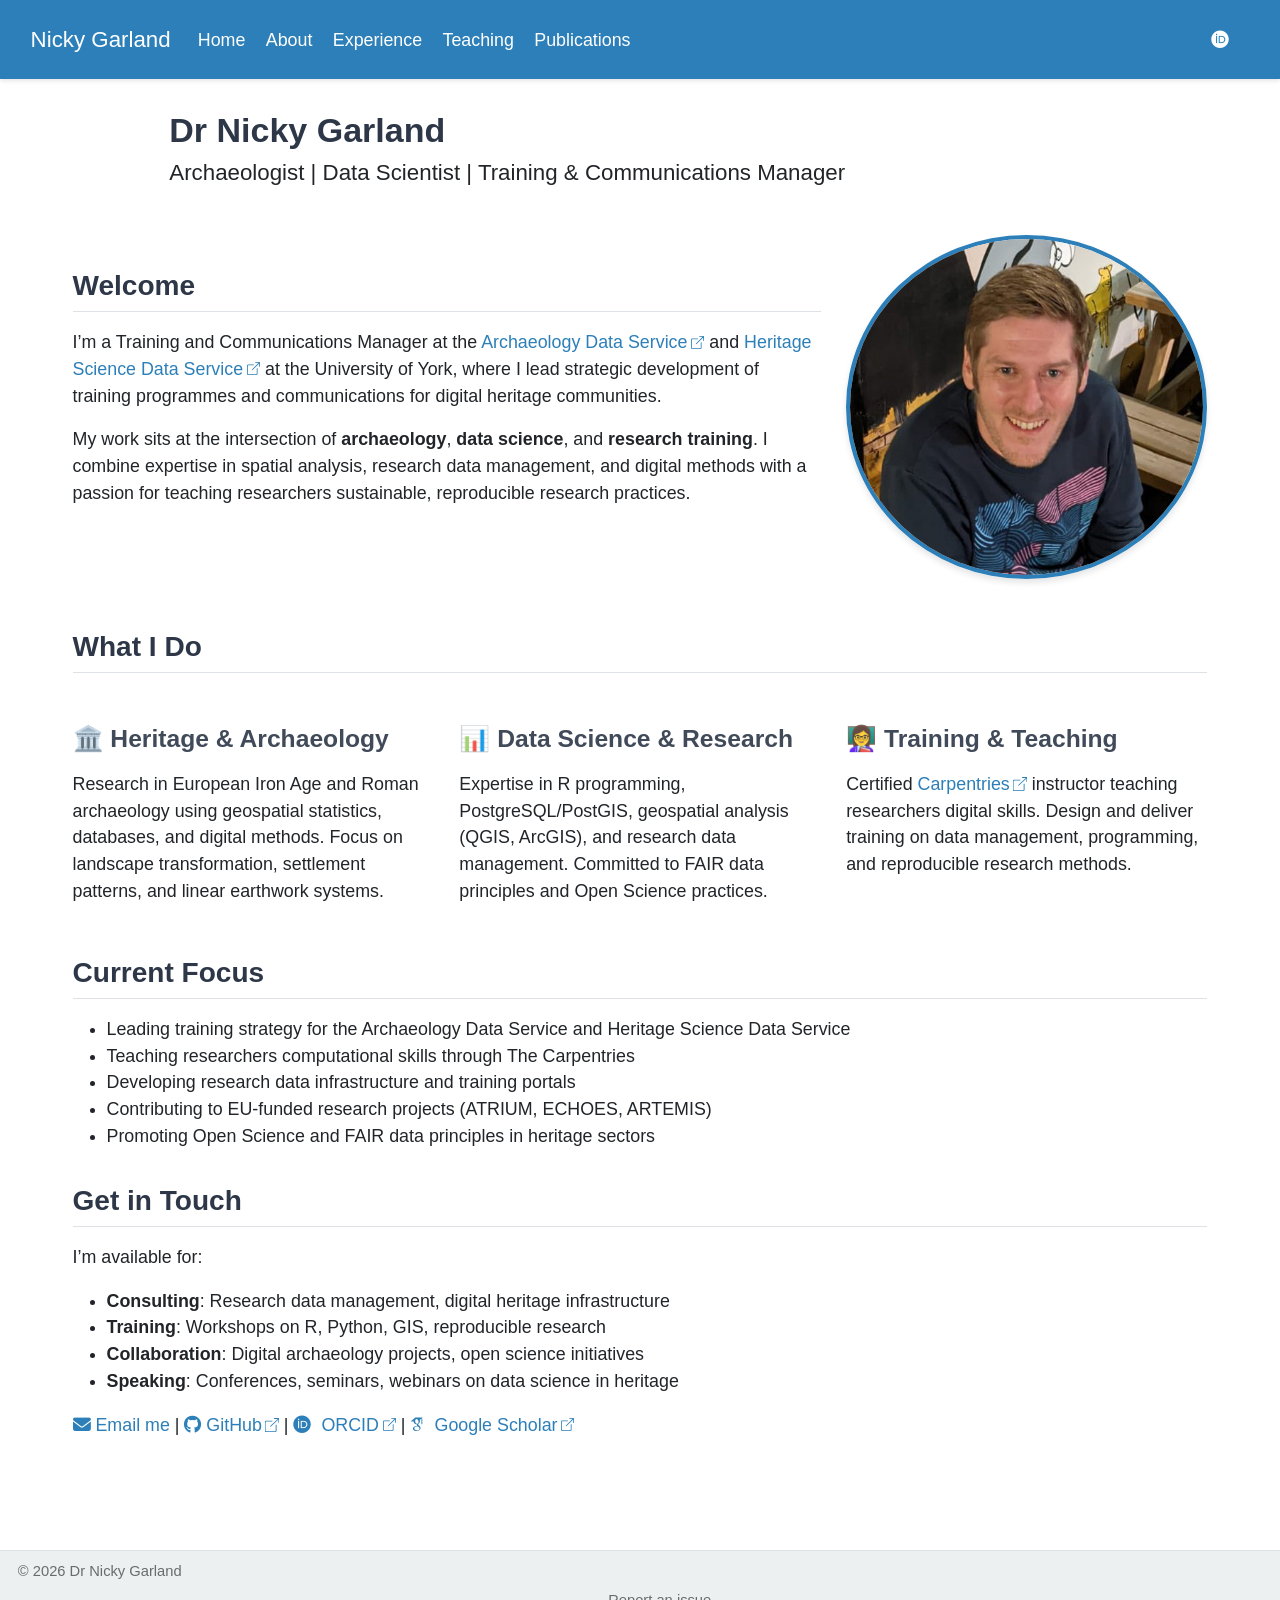
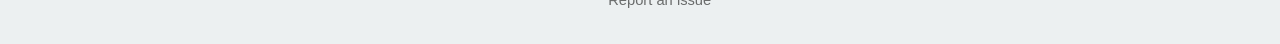
==== docs/index.html @ 9e8a2cd4 "Initial website setup" ====
<!DOCTYPE html>
<html xmlns="http://www.w3.org/1999/xhtml" lang="en" xml:lang="en"><head>

<meta charset="utf-8">
<meta name="generator" content="quarto-1.7.31">

<meta name="viewport" content="width=device-width, initial-scale=1.0, user-scalable=yes">


<title>Dr Nicky Garland – Nicky Garland</title>
<style>
code{white-space: pre-wrap;}
span.smallcaps{font-variant: small-caps;}
div.columns{display: flex; gap: min(4vw, 1.5em);}
div.column{flex: auto; overflow-x: auto;}
div.hanging-indent{margin-left: 1.5em; text-indent: -1.5em;}
ul.task-list{list-style: none;}
ul.task-list li input[type="checkbox"] {
  width: 0.8em;
  margin: 0 0.8em 0.2em -1em; /* quarto-specific, see https://github.com/quarto-dev/quarto-cli/issues/4556 */ 
  vertical-align: middle;
}
</style>


<script src="site_libs/quarto-nav/quarto-nav.js"></script>
<script src="site_libs/quarto-nav/headroom.min.js"></script>
<script src="site_libs/clipboard/clipboard.min.js"></script>
<script src="site_libs/quarto-search/autocomplete.umd.js"></script>
<script src="site_libs/quarto-search/fuse.min.js"></script>
<script src="site_libs/quarto-search/quarto-search.js"></script>
<meta name="quarto:offset" content="./">
<script src="site_libs/quarto-html/quarto.js" type="module"></script>
<script src="site_libs/quarto-html/tabsets/tabsets.js" type="module"></script>
<script src="site_libs/quarto-html/popper.min.js"></script>
<script src="site_libs/quarto-html/tippy.umd.min.js"></script>
<script src="site_libs/quarto-html/anchor.min.js"></script>
<link href="site_libs/quarto-html/tippy.css" rel="stylesheet">
<link href="site_libs/quarto-html/quarto-syntax-highlighting-e1a5c8363afafaef2c763b6775fbf3ca.css" rel="stylesheet" id="quarto-text-highlighting-styles">
<script src="site_libs/bootstrap/bootstrap.min.js"></script>
<link href="site_libs/bootstrap/bootstrap-icons.css" rel="stylesheet">
<link href="site_libs/bootstrap/bootstrap-eb2ae6ccbb9cfe80b5444b3b9205e889.min.css" rel="stylesheet" append-hash="true" id="quarto-bootstrap" data-mode="light">
<link href="site_libs/quarto-contrib/fontawesome6-6.7.2/all.min.css" rel="stylesheet">
<link href="site_libs/quarto-contrib/fontawesome6-6.7.2/latex-fontsize.css" rel="stylesheet">
<link href="site_libs/quarto-contrib/academicons-1.9.4/all.css" rel="stylesheet">
<link href="site_libs/quarto-contrib/academicons-1.9.4/size.css" rel="stylesheet">
<script id="quarto-search-options" type="application/json">{
  "location": "navbar",
  "copy-button": false,
  "collapse-after": 3,
  "panel-placement": "end",
  "type": "overlay",
  "limit": 50,
  "keyboard-shortcut": [
    "f",
    "/",
    "s"
  ],
  "show-item-context": false,
  "language": {
    "search-no-results-text": "No results",
    "search-matching-documents-text": "matching documents",
    "search-copy-link-title": "Copy link to search",
    "search-hide-matches-text": "Hide additional matches",
    "search-more-match-text": "more match in this document",
    "search-more-matches-text": "more matches in this document",
    "search-clear-button-title": "Clear",
    "search-text-placeholder": "",
    "search-detached-cancel-button-title": "Cancel",
    "search-submit-button-title": "Submit",
    "search-label": "Search"
  }
}</script>


<link rel="stylesheet" href="styles.css">
</head>

<body class="nav-fixed quarto-light">

<div id="quarto-search-results"></div>
  <header id="quarto-header" class="headroom fixed-top">
    <nav class="navbar navbar-expand-lg " data-bs-theme="dark">
      <div class="navbar-container container-fluid">
      <div class="navbar-brand-container mx-auto">
    <a class="navbar-brand" href="./index.html">
    <span class="navbar-title">Nicky Garland</span>
    </a>
  </div>
            <div id="quarto-search" class="" title="Search"></div>
          <button class="navbar-toggler" type="button" data-bs-toggle="collapse" data-bs-target="#navbarCollapse" aria-controls="navbarCollapse" role="menu" aria-expanded="false" aria-label="Toggle navigation" onclick="if (window.quartoToggleHeadroom) { window.quartoToggleHeadroom(); }">
  <span class="navbar-toggler-icon"></span>
</button>
          <div class="collapse navbar-collapse" id="navbarCollapse">
            <ul class="navbar-nav navbar-nav-scroll me-auto">
  <li class="nav-item">
    <a class="nav-link active" href="./index.html" aria-current="page"> 
<span class="menu-text">Home</span></a>
  </li>  
  <li class="nav-item">
    <a class="nav-link" href="./about.html"> 
<span class="menu-text">About</span></a>
  </li>  
  <li class="nav-item">
    <a class="nav-link" href="./experience.html"> 
<span class="menu-text">Experience</span></a>
  </li>  
  <li class="nav-item">
    <a class="nav-link" href="./teaching.html"> 
<span class="menu-text">Teaching</span></a>
  </li>  
  <li class="nav-item">
    <a class="nav-link" href="./publications.html"> 
<span class="menu-text">Publications</span></a>
  </li>  
</ul>
            <ul class="navbar-nav navbar-nav-scroll ms-auto">
  <li class="nav-item compact">
    <a class="nav-link" href="https://github.com/nickyjgarland"> <i class="bi bi-github" role="img" aria-label="GitHub">
</i> 
<span class="menu-text"></span></a>
  </li>  
  <li class="nav-item compact">
    <a class="nav-link" href="mailto:nickyjgarland@gmail.com"> <i class="bi bi-envelope" role="img" aria-label="Email">
</i> 
<span class="menu-text"></span></a>
  </li>  
  <li class="nav-item">
    <a class="nav-link" href="https://orcid.org/0000-0002-6789-0779"> 
<span class="menu-text"><i class="ai  ai-orcid" aria-label="orcid"></i></span></a>
  </li>  
</ul>
          </div> <!-- /navcollapse -->
            <div class="quarto-navbar-tools">
</div>
      </div> <!-- /container-fluid -->
    </nav>
</header>
<!-- content -->
<div id="quarto-content" class="quarto-container page-columns page-rows-contents page-layout-full page-navbar">
<!-- sidebar -->
<!-- margin-sidebar -->
    <div id="quarto-margin-sidebar" class="sidebar margin-sidebar zindex-bottom">
        
    </div>
<!-- main -->
<main class="content page-columns page-full column-body" id="quarto-document-content">

<header id="title-block-header" class="quarto-title-block default">
<div class="quarto-title">
<h1 class="title">Dr Nicky Garland</h1>
<p class="subtitle lead">Archaeologist | Data Scientist | Training &amp; Communications Manager</p>
</div>



<div class="quarto-title-meta column-body">

    
  
    
  </div>
  


</header>


<div class="column-page">
<div class="grid">
<section id="welcome" class="level2 g-col-12 g-col-md-8">
<h2 class="anchored" data-anchor-id="welcome">Welcome</h2>
<p>I’m a Training and Communications Manager at the <a href="https://archaeologydataservice.ac.uk/">Archaeology Data Service</a> and <a href="https://heritagesciencedataservice.ac.uk/">Heritage Science Data Service</a> at the University of York, where I lead strategic development of training programmes and communications for digital heritage communities.</p>
<p>My work sits at the intersection of <strong>archaeology</strong>, <strong>data science</strong>, and <strong>research training</strong>. I combine expertise in spatial analysis, research data management, and digital methods with a passion for teaching researchers sustainable, reproducible research practices.</p>
</section>
<div class="g-col-12 g-col-md-4">
<p><img src="images/profile.jpg" class="profile-img img-fluid" style="width:100.0%"></p>
</div>
</div>
<section id="what-i-do" class="level2">
<h2 class="anchored" data-anchor-id="what-i-do">What I Do</h2>
<div class="grid">
<section id="heritage-archaeology" class="level3 g-col-12 g-col-md-4">
<h3 class="anchored" data-anchor-id="heritage-archaeology">🏛️ Heritage &amp; Archaeology</h3>
<p>Research in European Iron Age and Roman archaeology using geospatial statistics, databases, and digital methods. Focus on landscape transformation, settlement patterns, and linear earthwork systems.</p>
</section>
<section id="data-science-research" class="level3 g-col-12 g-col-md-4">
<h3 class="anchored" data-anchor-id="data-science-research">📊 Data Science &amp; Research</h3>
<p>Expertise in R programming, PostgreSQL/PostGIS, geospatial analysis (QGIS, ArcGIS), and research data management. Committed to FAIR data principles and Open Science practices.</p>
</section>
<section id="training-teaching" class="level3 g-col-12 g-col-md-4">
<h3 class="anchored" data-anchor-id="training-teaching">👩‍🏫 Training &amp; Teaching</h3>
<p>Certified <a href="https://carpentries.org/">Carpentries</a> instructor teaching researchers digital skills. Design and deliver training on data management, programming, and reproducible research methods.</p>
</section>
</div>
</section>
<section id="current-focus" class="level2">
<h2 class="anchored" data-anchor-id="current-focus">Current Focus</h2>
<ul>
<li>Leading training strategy for the Archaeology Data Service and Heritage Science Data Service</li>
<li>Teaching researchers computational skills through The Carpentries</li>
<li>Developing research data infrastructure and training portals</li>
<li>Contributing to EU-funded research projects (ATRIUM, ECHOES, ARTEMIS)</li>
<li>Promoting Open Science and FAIR data principles in heritage sectors</li>
</ul>
</section>
<section id="get-in-touch" class="level2">
<h2 class="anchored" data-anchor-id="get-in-touch">Get in Touch</h2>
<p>I’m available for:</p>
<ul>
<li><strong>Consulting</strong>: Research data management, digital heritage infrastructure</li>
<li><strong>Training</strong>: Workshops on R, Python, GIS, reproducible research</li>
<li><strong>Collaboration</strong>: Digital archaeology projects, open science initiatives</li>
<li><strong>Speaking</strong>: Conferences, seminars, webinars on data science in heritage</li>
</ul>
<p><a href="mailto:nickyjgarland@gmail.com"><i class="fa-solid fa-envelope" aria-label="envelope"></i> Email me</a> | <a href="https://github.com/nickyjgarland"><i class="fa-brands fa-github" aria-label="github"></i> GitHub</a> | <a href="https://orcid.org/0000-0002-6789-0779"><i class="ai  ai-orcid" aria-label="orcid"></i> ORCID</a> | <a href="https://scholar.google.co.uk/citations?user=jreSyccAAAAJ&amp;hl=en"><i class="ai  ai-google-scholar" aria-label="google-scholar"></i> Google Scholar</a></p>
</section>
</div>



</main> <!-- /main -->
<script id="quarto-html-after-body" type="application/javascript">
  window.document.addEventListener("DOMContentLoaded", function (event) {
    const icon = "";
    const anchorJS = new window.AnchorJS();
    anchorJS.options = {
      placement: 'right',
      icon: icon
    };
    anchorJS.add('.anchored');
    const isCodeAnnotation = (el) => {
      for (const clz of el.classList) {
        if (clz.startsWith('code-annotation-')) {                     
          return true;
        }
      }
      return false;
    }
    const onCopySuccess = function(e) {
      // button target
      const button = e.trigger;
      // don't keep focus
      button.blur();
      // flash "checked"
      button.classList.add('code-copy-button-checked');
      var currentTitle = button.getAttribute("title");
      button.setAttribute("title", "Copied!");
      let tooltip;
      if (window.bootstrap) {
        button.setAttribute("data-bs-toggle", "tooltip");
        button.setAttribute("data-bs-placement", "left");
        button.setAttribute("data-bs-title", "Copied!");
        tooltip = new bootstrap.Tooltip(button, 
          { trigger: "manual", 
            customClass: "code-copy-button-tooltip",
            offset: [0, -8]});
        tooltip.show();    
      }
      setTimeout(function() {
        if (tooltip) {
          tooltip.hide();
          button.removeAttribute("data-bs-title");
          button.removeAttribute("data-bs-toggle");
          button.removeAttribute("data-bs-placement");
        }
        button.setAttribute("title", currentTitle);
        button.classList.remove('code-copy-button-checked');
      }, 1000);
      // clear code selection
      e.clearSelection();
    }
    const getTextToCopy = function(trigger) {
        const codeEl = trigger.previousElementSibling.cloneNode(true);
        for (const childEl of codeEl.children) {
          if (isCodeAnnotation(childEl)) {
            childEl.remove();
          }
        }
        return codeEl.innerText;
    }
    const clipboard = new window.ClipboardJS('.code-copy-button:not([data-in-quarto-modal])', {
      text: getTextToCopy
    });
    clipboard.on('success', onCopySuccess);
    if (window.document.getElementById('quarto-embedded-source-code-modal')) {
      const clipboardModal = new window.ClipboardJS('.code-copy-button[data-in-quarto-modal]', {
        text: getTextToCopy,
        container: window.document.getElementById('quarto-embedded-source-code-modal')
      });
      clipboardModal.on('success', onCopySuccess);
    }
      var localhostRegex = new RegExp(/^(?:http|https):\/\/localhost\:?[0-9]*\//);
      var mailtoRegex = new RegExp(/^mailto:/);
        var filterRegex = new RegExp("https:\/\/nickyjgarland\.github\.io\/website");
      var isInternal = (href) => {
          return filterRegex.test(href) || localhostRegex.test(href) || mailtoRegex.test(href);
      }
      // Inspect non-navigation links and adorn them if external
     var links = window.document.querySelectorAll('a[href]:not(.nav-link):not(.navbar-brand):not(.toc-action):not(.sidebar-link):not(.sidebar-item-toggle):not(.pagination-link):not(.no-external):not([aria-hidden]):not(.dropdown-item):not(.quarto-navigation-tool):not(.about-link)');
      for (var i=0; i<links.length; i++) {
        const link = links[i];
        if (!isInternal(link.href)) {
          // undo the damage that might have been done by quarto-nav.js in the case of
          // links that we want to consider external
          if (link.dataset.originalHref !== undefined) {
            link.href = link.dataset.originalHref;
          }
            // target, if specified
            link.setAttribute("target", "_blank");
            if (link.getAttribute("rel") === null) {
              link.setAttribute("rel", "noopener");
            }
            // default icon
            link.classList.add("external");
        }
      }
    function tippyHover(el, contentFn, onTriggerFn, onUntriggerFn) {
      const config = {
        allowHTML: true,
        maxWidth: 500,
        delay: 100,
        arrow: false,
        appendTo: function(el) {
            return el.parentElement;
        },
        interactive: true,
        interactiveBorder: 10,
        theme: 'quarto',
        placement: 'bottom-start',
      };
      if (contentFn) {
        config.content = contentFn;
      }
      if (onTriggerFn) {
        config.onTrigger = onTriggerFn;
      }
      if (onUntriggerFn) {
        config.onUntrigger = onUntriggerFn;
      }
      window.tippy(el, config); 
    }
    const noterefs = window.document.querySelectorAll('a[role="doc-noteref"]');
    for (var i=0; i<noterefs.length; i++) {
      const ref = noterefs[i];
      tippyHover(ref, function() {
        // use id or data attribute instead here
        let href = ref.getAttribute('data-footnote-href') || ref.getAttribute('href');
        try { href = new URL(href).hash; } catch {}
        const id = href.replace(/^#\/?/, "");
        const note = window.document.getElementById(id);
        if (note) {
          return note.innerHTML;
        } else {
          return "";
        }
      });
    }
    const xrefs = window.document.querySelectorAll('a.quarto-xref');
    const processXRef = (id, note) => {
      // Strip column container classes
      const stripColumnClz = (el) => {
        el.classList.remove("page-full", "page-columns");
        if (el.children) {
          for (const child of el.children) {
            stripColumnClz(child);
          }
        }
      }
      stripColumnClz(note)
      if (id === null || id.startsWith('sec-')) {
        // Special case sections, only their first couple elements
        const container = document.createElement("div");
        if (note.children && note.children.length > 2) {
          container.appendChild(note.children[0].cloneNode(true));
          for (let i = 1; i < note.children.length; i++) {
            const child = note.children[i];
            if (child.tagName === "P" && child.innerText === "") {
              continue;
            } else {
              container.appendChild(child.cloneNode(true));
              break;
            }
          }
          if (window.Quarto?.typesetMath) {
            window.Quarto.typesetMath(container);
          }
          return container.innerHTML
        } else {
          if (window.Quarto?.typesetMath) {
            window.Quarto.typesetMath(note);
          }
          return note.innerHTML;
        }
      } else {
        // Remove any anchor links if they are present
        const anchorLink = note.querySelector('a.anchorjs-link');
        if (anchorLink) {
          anchorLink.remove();
        }
        if (window.Quarto?.typesetMath) {
          window.Quarto.typesetMath(note);
        }
        if (note.classList.contains("callout")) {
          return note.outerHTML;
        } else {
          return note.innerHTML;
        }
      }
    }
    for (var i=0; i<xrefs.length; i++) {
      const xref = xrefs[i];
      tippyHover(xref, undefined, function(instance) {
        instance.disable();
        let url = xref.getAttribute('href');
        let hash = undefined; 
        if (url.startsWith('#')) {
          hash = url;
        } else {
          try { hash = new URL(url).hash; } catch {}
        }
        if (hash) {
          const id = hash.replace(/^#\/?/, "");
          const note = window.document.getElementById(id);
          if (note !== null) {
            try {
              const html = processXRef(id, note.cloneNode(true));
              instance.setContent(html);
            } finally {
              instance.enable();
              instance.show();
            }
          } else {
            // See if we can fetch this
            fetch(url.split('#')[0])
            .then(res => res.text())
            .then(html => {
              const parser = new DOMParser();
              const htmlDoc = parser.parseFromString(html, "text/html");
              const note = htmlDoc.getElementById(id);
              if (note !== null) {
                const html = processXRef(id, note);
                instance.setContent(html);
              } 
            }).finally(() => {
              instance.enable();
              instance.show();
            });
          }
        } else {
          // See if we can fetch a full url (with no hash to target)
          // This is a special case and we should probably do some content thinning / targeting
          fetch(url)
          .then(res => res.text())
          .then(html => {
            const parser = new DOMParser();
            const htmlDoc = parser.parseFromString(html, "text/html");
            const note = htmlDoc.querySelector('main.content');
            if (note !== null) {
              // This should only happen for chapter cross references
              // (since there is no id in the URL)
              // remove the first header
              if (note.children.length > 0 && note.children[0].tagName === "HEADER") {
                note.children[0].remove();
              }
              const html = processXRef(null, note);
              instance.setContent(html);
            } 
          }).finally(() => {
            instance.enable();
            instance.show();
          });
        }
      }, function(instance) {
      });
    }
        let selectedAnnoteEl;
        const selectorForAnnotation = ( cell, annotation) => {
          let cellAttr = 'data-code-cell="' + cell + '"';
          let lineAttr = 'data-code-annotation="' +  annotation + '"';
          const selector = 'span[' + cellAttr + '][' + lineAttr + ']';
          return selector;
        }
        const selectCodeLines = (annoteEl) => {
          const doc = window.document;
          const targetCell = annoteEl.getAttribute("data-target-cell");
          const targetAnnotation = annoteEl.getAttribute("data-target-annotation");
          const annoteSpan = window.document.querySelector(selectorForAnnotation(targetCell, targetAnnotation));
          const lines = annoteSpan.getAttribute("data-code-lines").split(",");
          const lineIds = lines.map((line) => {
            return targetCell + "-" + line;
          })
          let top = null;
          let height = null;
          let parent = null;
          if (lineIds.length > 0) {
              //compute the position of the single el (top and bottom and make a div)
              const el = window.document.getElementById(lineIds[0]);
              top = el.offsetTop;
              height = el.offsetHeight;
              parent = el.parentElement.parentElement;
            if (lineIds.length > 1) {
              const lastEl = window.document.getElementById(lineIds[lineIds.length - 1]);
              const bottom = lastEl.offsetTop + lastEl.offsetHeight;
              height = bottom - top;
            }
            if (top !== null && height !== null && parent !== null) {
              // cook up a div (if necessary) and position it 
              let div = window.document.getElementById("code-annotation-line-highlight");
              if (div === null) {
                div = window.document.createElement("div");
                div.setAttribute("id", "code-annotation-line-highlight");
                div.style.position = 'absolute';
                parent.appendChild(div);
              }
              div.style.top = top - 2 + "px";
              div.style.height = height + 4 + "px";
              div.style.left = 0;
              let gutterDiv = window.document.getElementById("code-annotation-line-highlight-gutter");
              if (gutterDiv === null) {
                gutterDiv = window.document.createElement("div");
                gutterDiv.setAttribute("id", "code-annotation-line-highlight-gutter");
                gutterDiv.style.position = 'absolute';
                const codeCell = window.document.getElementById(targetCell);
                const gutter = codeCell.querySelector('.code-annotation-gutter');
                gutter.appendChild(gutterDiv);
              }
              gutterDiv.style.top = top - 2 + "px";
              gutterDiv.style.height = height + 4 + "px";
            }
            selectedAnnoteEl = annoteEl;
          }
        };
        const unselectCodeLines = () => {
          const elementsIds = ["code-annotation-line-highlight", "code-annotation-line-highlight-gutter"];
          elementsIds.forEach((elId) => {
            const div = window.document.getElementById(elId);
            if (div) {
              div.remove();
            }
          });
          selectedAnnoteEl = undefined;
        };
          // Handle positioning of the toggle
      window.addEventListener(
        "resize",
        throttle(() => {
          elRect = undefined;
          if (selectedAnnoteEl) {
            selectCodeLines(selectedAnnoteEl);
          }
        }, 10)
      );
      function throttle(fn, ms) {
      let throttle = false;
      let timer;
        return (...args) => {
          if(!throttle) { // first call gets through
              fn.apply(this, args);
              throttle = true;
          } else { // all the others get throttled
              if(timer) clearTimeout(timer); // cancel #2
              timer = setTimeout(() => {
                fn.apply(this, args);
                timer = throttle = false;
              }, ms);
          }
        };
      }
        // Attach click handler to the DT
        const annoteDls = window.document.querySelectorAll('dt[data-target-cell]');
        for (const annoteDlNode of annoteDls) {
          annoteDlNode.addEventListener('click', (event) => {
            const clickedEl = event.target;
            if (clickedEl !== selectedAnnoteEl) {
              unselectCodeLines();
              const activeEl = window.document.querySelector('dt[data-target-cell].code-annotation-active');
              if (activeEl) {
                activeEl.classList.remove('code-annotation-active');
              }
              selectCodeLines(clickedEl);
              clickedEl.classList.add('code-annotation-active');
            } else {
              // Unselect the line
              unselectCodeLines();
              clickedEl.classList.remove('code-annotation-active');
            }
          });
        }
    const findCites = (el) => {
      const parentEl = el.parentElement;
      if (parentEl) {
        const cites = parentEl.dataset.cites;
        if (cites) {
          return {
            el,
            cites: cites.split(' ')
          };
        } else {
          return findCites(el.parentElement)
        }
      } else {
        return undefined;
      }
    };
    var bibliorefs = window.document.querySelectorAll('a[role="doc-biblioref"]');
    for (var i=0; i<bibliorefs.length; i++) {
      const ref = bibliorefs[i];
      const citeInfo = findCites(ref);
      if (citeInfo) {
        tippyHover(citeInfo.el, function() {
          var popup = window.document.createElement('div');
          citeInfo.cites.forEach(function(cite) {
            var citeDiv = window.document.createElement('div');
            citeDiv.classList.add('hanging-indent');
            citeDiv.classList.add('csl-entry');
            var biblioDiv = window.document.getElementById('ref-' + cite);
            if (biblioDiv) {
              citeDiv.innerHTML = biblioDiv.innerHTML;
            }
            popup.appendChild(citeDiv);
          });
          return popup.innerHTML;
        });
      }
    }
  });
  </script>
</div> <!-- /content -->
<footer class="footer">
  <div class="nav-footer">
    <div class="nav-footer-left">
<p>© 2026 Dr Nicky Garland</p>
</div>   
    <div class="nav-footer-center">
      &nbsp;
    <div class="toc-actions"><ul><li><a href="https://github.com/nickyjgarland/website/issues/new" class="toc-action"><i class="bi bi-github"></i>Report an issue</a></li></ul></div></div>
    <div class="nav-footer-right">
      <ul class="footer-items list-unstyled">
    <li class="nav-item compact">
    <a class="nav-link" href="https://github.com/nickyjgarland">
      <i class="bi bi-github" role="img">
</i> 
    </a>
  </li>  
    <li class="nav-item compact">
    <a class="nav-link" href="https://www.linkedin.com/in/nicky-garland-a2352a254/">
      <i class="bi bi-linkedin" role="img">
</i> 
    </a>
  </li>  
</ul>
    </div>
  </div>
</footer>




</body></html>
---- docs/site_libs/quarto-html/tippy.css ----
.tippy-box[data-animation=fade][data-state=hidden]{opacity:0}[data-tippy-root]{max-width:calc(100vw - 10px)}.tippy-box{position:relative;background-color:#333;color:#fff;border-radius:4px;font-size:14px;line-height:1.4;white-space:normal;outline:0;transition-property:transform,visibility,opacity}.tippy-box[data-placement^=top]>.tippy-arrow{bottom:0}.tippy-box[data-placement^=top]>.tippy-arrow:before{bottom:-7px;left:0;border-width:8px 8px 0;border-top-color:initial;transform-origin:center top}.tippy-box[data-placement^=bottom]>.tippy-arrow{top:0}.tippy-box[data-placement^=bottom]>.tippy-arrow:before{top:-7px;left:0;border-width:0 8px 8px;border-bottom-color:initial;transform-origin:center bottom}.tippy-box[data-placement^=left]>.tippy-arrow{right:0}.tippy-box[data-placement^=left]>.tippy-arrow:before{border-width:8px 0 8px 8px;border-left-color:initial;right:-7px;transform-origin:center left}.tippy-box[data-placement^=right]>.tippy-arrow{left:0}.tippy-box[data-placement^=right]>.tippy-arrow:before{left:-7px;border-width:8px 8px 8px 0;border-right-color:initial;transform-origin:center right}.tippy-box[data-inertia][data-state=visible]{transition-timing-function:cubic-bezier(.54,1.5,.38,1.11)}.tippy-arrow{width:16px;height:16px;color:#333}.tippy-arrow:before{content:"";position:absolute;border-color:transparent;border-style:solid}.tippy-content{position:relative;padding:5px 9px;z-index:1}
---- docs/site_libs/quarto-html/quarto-syntax-highlighting-e1a5c8363afafaef2c763b6775fbf3ca.css ----
/* quarto syntax highlight colors */
:root {
  --quarto-hl-ot-color: #003B4F;
  --quarto-hl-at-color: #657422;
  --quarto-hl-ss-color: #20794D;
  --quarto-hl-an-color: #5E5E5E;
  --quarto-hl-fu-color: #4758AB;
  --quarto-hl-st-color: #20794D;
  --quarto-hl-cf-color: #003B4F;
  --quarto-hl-op-color: #5E5E5E;
  --quarto-hl-er-color: #AD0000;
  --quarto-hl-bn-color: #AD0000;
  --quarto-hl-al-color: #AD0000;
  --quarto-hl-va-color: #111111;
  --quarto-hl-bu-color: inherit;
  --quarto-hl-ex-color: inherit;
  --quarto-hl-pp-color: #AD0000;
  --quarto-hl-in-color: #5E5E5E;
  --quarto-hl-vs-color: #20794D;
  --quarto-hl-wa-color: #5E5E5E;
  --quarto-hl-do-color: #5E5E5E;
  --quarto-hl-im-color: #00769E;
  --quarto-hl-ch-color: #20794D;
  --quarto-hl-dt-color: #AD0000;
  --quarto-hl-fl-color: #AD0000;
  --quarto-hl-co-color: #5E5E5E;
  --quarto-hl-cv-color: #5E5E5E;
  --quarto-hl-cn-color: #8f5902;
  --quarto-hl-sc-color: #5E5E5E;
  --quarto-hl-dv-color: #AD0000;
  --quarto-hl-kw-color: #003B4F;
}

/* other quarto variables */
:root {
  --quarto-font-monospace: SFMono-Regular, Menlo, Monaco, Consolas, "Liberation Mono", "Courier New", monospace;
}

/* syntax highlight based on Pandoc's rules */
pre > code.sourceCode > span {
  color: #003B4F;
}

code.sourceCode > span {
  color: #003B4F;
}

div.sourceCode,
div.sourceCode pre.sourceCode {
  color: #003B4F;
}

/* Normal */
code span {
  color: #003B4F;
}

/* Alert */
code span.al {
  color: #AD0000;
  font-style: inherit;
}

/* Annotation */
code span.an {
  color: #5E5E5E;
  font-style: inherit;
}

/* Attribute */
code span.at {
  color: #657422;
  font-style: inherit;
}

/* BaseN */
code span.bn {
  color: #AD0000;
  font-style: inherit;
}

/* BuiltIn */
code span.bu {
  font-style: inherit;
}

/* ControlFlow */
code span.cf {
  color: #003B4F;
  font-weight: bold;
  font-style: inherit;
}

/* Char */
code span.ch {
  color: #20794D;
  font-style: inherit;
}

/* Constant */
code span.cn {
  color: #8f5902;
  font-style: inherit;
}

/* Comment */
code span.co {
  color: #5E5E5E;
  font-style: inherit;
}

/* CommentVar */
code span.cv {
  color: #5E5E5E;
  font-style: italic;
}

/* Documentation */
code span.do {
  color: #5E5E5E;
  font-style: italic;
}

/* DataType */
code span.dt {
  color: #AD0000;
  font-style: inherit;
}

/* DecVal */
code span.dv {
  color: #AD0000;
  font-style: inherit;
}

/* Error */
code span.er {
  color: #AD0000;
  font-style: inherit;
}

/* Extension */
code span.ex {
  font-style: inherit;
}

/* Float */
code span.fl {
  color: #AD0000;
  font-style: inherit;
}

/* Function */
code span.fu {
  color: #4758AB;
  font-style: inherit;
}

/* Import */
code span.im {
  color: #00769E;
  font-style: inherit;
}

/* Information */
code span.in {
  color: #5E5E5E;
  font-style: inherit;
}

/* Keyword */
code span.kw {
  color: #003B4F;
  font-weight: bold;
  font-style: inherit;
}

/* Operator */
code span.op {
  color: #5E5E5E;
  font-style: inherit;
}

/* Other */
code span.ot {
  color: #003B4F;
  font-style: inherit;
}

/* Preprocessor */
code span.pp {
  color: #AD0000;
  font-style: inherit;
}

/* SpecialChar */
code span.sc {
  color: #5E5E5E;
  font-style: inherit;
}

/* SpecialString */
code span.ss {
  color: #20794D;
  font-style: inherit;
}

/* String */
code span.st {
  color: #20794D;
  font-style: inherit;
}

/* Variable */
code span.va {
  color: #111111;
  font-style: inherit;
}

/* VerbatimString */
code span.vs {
  color: #20794D;
  font-style: inherit;
}

/* Warning */
code span.wa {
  color: #5E5E5E;
  font-style: italic;
}

.prevent-inlining {
  content: "</";
}

/*# sourceMappingURL=c735b2cac6c846c1abc72f5ce1520814.css.map */
---- docs/site_libs/quarto-contrib/fontawesome6-6.7.2/latex-fontsize.css ----
.fa-tiny {
  font-size: 0.5em;
}
.fa-scriptsize {
  font-size: 0.7em;
}
.fa-footnotesize {
  font-size: 0.8em;
}
.fa-small {
  font-size: 0.9em;
}
.fa-normalsize {
  font-size: 1em;
}
.fa-large {
  font-size: 1.2em;
}
.fa-Large {
  font-size: 1.5em;
}
.fa-LARGE {
  font-size: 1.75em;
}
.fa-huge {
  font-size: 2em;
}
.fa-Huge {
  font-size: 2.5em;
}
---- docs/site_libs/quarto-contrib/academicons-1.9.4/all.css ----
/*
 *  Academicons 1.9.4 by James Walsh (https://github.com/jpswalsh) and Katja Bercic (https://github.com/katjabercic)
 *  Fonts generated using FontForge - https://fontforge.org
 *  Square icons designed to be used alongside Font Awesome square icons - https://fortawesome.github.io/Font-Awesome/
 *  Licenses - Font: SIL OFL 1.1, CSS: MIT License
 */
@font-face {
  font-family: 'Academicons';
  font-style: normal;
  font-weight: 400;
  font-display: block;
  src: url('1e21o67/academicons.eot');
  src: url('1e21o67/academicons.eot') format('embedded-opentype'),
    url('1e21o67/academicons.ttf') format('truetype'),
    url('1e21o67/academicons.woff') format('woff'),
    url('1e21o67/academicons.svg') format('svg');
}

.ai {
  font-family: 'Academicons';
  font-weight: 400;
  -moz-osx-font-smoothing: grayscale;
  -webkit-font-smoothing: antialiased;
  display: inline-block;
  font-style: normal;
  font-variant: normal;
  text-rendering: auto;
  line-height: 1;
}

.ai-academia:before {
  content: "\e9af";
}

.ai-academia-square:before {
  content: "\e93d";
}

.ai-acclaim:before {
  content: "\e92e";
}

.ai-acclaim-square:before {
  content: "\e93a";
}

.ai-acm:before {
  content: "\e93c";
}

.ai-acm-square:before {
  content: "\e95d";
}

.ai-acmdl:before {
  content: "\e96a";
}

.ai-acmdl-square:before {
  content: "\e9d3";
}

.ai-ads:before {
  content: "\e9cb";
}

.ai-ads-square:before {
  content: "\e94a";
}

.ai-africarxiv:before {
  content: "\e91b";
}

.ai-africarxiv-square:before {
  content: "\e90b";
}

.ai-archive:before {
  content: "\e955";
}

.ai-archive-square:before {
  content: "\e956";
}

.ai-arxiv:before {
  content: "\e974";
}

.ai-arxiv-square:before {
  content: "\e9a6";
}

.ai-biorxiv:before {
  content: "\e9a2";
}

.ai-biorxiv-square:before {
  content: "\e98b";
}

.ai-ceur:before {
  content: "\e96d";
}

.ai-ceur-square:before {
  content: "\e92f";
}

.ai-ciencia-vitae:before {
  content: "\e912";
}

.ai-ciencia-vitae-square:before {
  content: "\e913";
}

.ai-clarivate:before {
  content: "\e924";
}

.ai-clarivate-square:before {
  content: "\e925";
}

.ai-closed-access:before {
  content: "\e942";
}

.ai-closed-access-square:before {
  content: "\e943";
}

.ai-conversation:before {
  content: "\e94c";
}

.ai-conversation-square:before {
  content: "\e915";
}

.ai-coursera:before {
  content: "\e95f";
}

.ai-coursera-square:before {
  content: "\e97f";
}

.ai-crossref:before {
  content: "\e918";
}

.ai-crossref-square:before {
  content: "\e919";
}

.ai-cv:before {
  content: "\e9a5";
}

.ai-cv-square:before {
  content: "\e90a";
}

.ai-datacite:before {
  content: "\e91c";
}

.ai-datacite-square:before {
  content: "\e91d";
}

.ai-dataverse:before {
  content: "\e9f7";
}

.ai-dataverse-square:before {
  content: "\e9e4";
}

.ai-dblp:before {
  content: "\e94f";
}

.ai-dblp-square:before {
  content: "\e93f";
}

.ai-depsy:before {
  content: "\e97a";
}

.ai-depsy-square:before {
  content: "\e94b";
}

.ai-doi:before {
  content: "\e97e";
}

.ai-doi-square:before {
  content: "\e98f";
}

.ai-dryad:before {
  content: "\e97c";
}

.ai-dryad-square:before {
  content: "\e98c";
}

.ai-elsevier:before {
  content: "\e961";
}

.ai-elsevier-square:before {
  content: "\e910";
}

.ai-figshare:before {
  content: "\e981";
}

.ai-figshare-square:before {
  content: "\e9e7";
}

.ai-google-scholar:before {
  content: "\e9d4";
}

.ai-google-scholar-square:before {
  content: "\e9f9";
}

.ai-hal:before {
  content: "\e92c";
}

.ai-hal-square:before {
  content: "\e92d";
}

.ai-hypothesis:before {
  content: "\e95a";
}

.ai-hypothesis-square:before {
  content: "\e95b";
}

.ai-ideas-repec:before {
  content: "\e9ed";
}

.ai-ideas-repec-square:before {
  content: "\e9f8";
}

.ai-ieee:before {
  content: "\e929";
}

.ai-ieee-square:before {
  content: "\e9b9";
}

.ai-impactstory:before {
  content: "\e9cf";
}

.ai-impactstory-square:before {
  content: "\e9aa";
}

.ai-inaturalist:before {
  content: "\e900";
}

.ai-inaturalist-square:before {
  content: "\e901";
}

.ai-inpn:before {
  content: "\e902";
}

.ai-inpn-square:before {
  content: "\e903";
}

.ai-inspire:before {
  content: "\e9e9";
}

.ai-inspire-square:before {
  content: "\e9fe";
}

.ai-isidore:before {
  content: "\e936";
}

.ai-isidore-square:before {
  content: "\e954";
}

.ai-isni:before {
  content: "\e957";
}

.ai-isni-square:before {
  content: "\e958";
}

.ai-jstor:before {
  content: "\e938";
}

.ai-jstor-square:before {
  content: "\e944";
}

.ai-lattes:before {
  content: "\e9b3";
}

.ai-lattes-square:before {
  content: "\e99c";
}

.ai-mathoverflow:before {
  content: "\e9f6";
}

.ai-mathoverflow-square:before {
  content: "\e97b";
}

.ai-mendeley:before {
  content: "\e9f0";
}

.ai-mendeley-square:before {
  content: "\e9f3";
}

.ai-moodle:before {
  content: "\e907";
}

.ai-moodle-square:before {
  content: "\e908";
}

.ai-mtmt:before {
  content: "\e950";
}

.ai-mtmt-square:before {
  content: "\e951";
}

.ai-nakala:before {
  content: "\e940";
}

.ai-nakala-square:before {
  content: "\e941";
}

.ai-obp:before {
  content: "\e92a";
}

.ai-obp-square:before {
  content: "\e92b";
}

.ai-open-access:before {
  content: "\e939";
}

.ai-open-access-square:before {
  content: "\e9f4";
}

.ai-open-data:before {
  content: "\e966";
}

.ai-open-data-square:before {
  content: "\e967";
}

.ai-open-materials:before {
  content: "\e968";
}

.ai-open-materials-square:before {
  content: "\e969";
}

.ai-openedition:before {
  content: "\e946";
}

.ai-openedition-square:before {
  content: "\e947";
}

.ai-orcid:before {
  content: "\e9d9";
}

.ai-orcid-square:before {
  content: "\e9c3";
}

.ai-osf:before {
  content: "\e9ef";
}

.ai-osf-square:before {
  content: "\e931";
}

.ai-overleaf:before {
  content: "\e914";
}

.ai-overleaf-square:before {
  content: "\e98d";
}

.ai-philpapers:before {
  content: "\e98a";
}

.ai-philpapers-square:before {
  content: "\e96f";
}

.ai-piazza:before {
  content: "\e99a";
}

.ai-piazza-square:before {
  content: "\e90c";
}

.ai-preregistered:before {
  content: "\e906";
}

.ai-preregistered-square:before {
  content: "\e96b";
}

.ai-protocols:before {
  content: "\e952";
}

.ai-protocols-square:before {
  content: "\e953";
}

.ai-psyarxiv:before {
  content: "\e90e";
}

.ai-psyarxiv-square:before {
  content: "\e90f";
}

.ai-publons:before {
  content: "\e937";
}

.ai-publons-square:before {
  content: "\e94e";
}

.ai-pubmed:before {
  content: "\e99f";
}

.ai-pubmed-square:before {
  content: "\e97d";
}

.ai-pubpeer:before {
  content: "\e922";
}

.ai-pubpeer-square:before {
  content: "\e923";
}

.ai-researcherid:before {
  content: "\e91a";
}

.ai-researcherid-square:before {
  content: "\e95c";
}

.ai-researchgate:before {
  content: "\e95e";
}

.ai-researchgate-square:before {
  content: "\e99e";
}

.ai-ror:before {
  content: "\e948";
}

.ai-ror-square:before {
  content: "\e949";
}

.ai-sci-hub:before {
  content: "\e959";
}

.ai-sci-hub-square:before {
  content: "\e905";
}

.ai-scirate:before {
  content: "\e98e";
}

.ai-scirate-square:before {
  content: "\e99d";
}

.ai-scopus:before {
  content: "\e91e";
}

.ai-scopus-square:before {
  content: "\e91f";
}

.ai-semantic-scholar:before {
  content: "\e96e";
}

.ai-semantic-scholar-square:before {
  content: "\e96c";
}

.ai-springer:before {
  content: "\e928";
}

.ai-springer-square:before {
  content: "\e99b";
}

.ai-ssrn:before {
  content: "\e916";
}

.ai-ssrn-square:before {
  content: "\e917";
}

.ai-stackoverflow:before {
  content: "\e920";
}

.ai-stackoverflow-square:before {
  content: "\e921";
}

.ai-viaf:before {
  content: "\e933";
}

.ai-viaf-square:before {
  content: "\e934";
}

.ai-wiley:before {
  content: "\e926";
}

.ai-wiley-square:before {
  content: "\e927";
}

.ai-zenodo:before {
  content: "\e911";
}

.ai-zotero:before {
  content: "\e962";
}

.ai-zotero-square:before {
  content: "\e932";
}

/*  Duplication of the FontAwesome style classes using 'ai' in place of 'fa'. */
.ai-lg {
  font-size: 1.33333em;
  line-height: 0.75em;
  vertical-align: -.0667em;
}

.ai-xs {
  font-size: .75em;
}

.ai-sm {
  font-size: .875em;
}

.ai-1x {
  font-size: 1em;
}

.ai-2x {
  font-size: 2em;
}

.ai-3x {
  font-size: 3em;
}

.ai-4x {
  font-size: 4em;
}

.ai-5x {
  font-size: 5em;
}

.ai-6x {
  font-size: 6em;
}

.ai-7x {
  font-size: 7em;
}

.ai-8x {
  font-size: 8em;
}

.ai-9x {
  font-size: 9em;
}

.ai-10x {
  font-size: 10em;
}

.ai-fw {
  text-align: center;
  width: 1.25em;
}

.ai-ul {
  list-style-type: none;
  margin-left: 2.5em;
  padding-left: 0;
}

.ai-ul>li {
  position: relative;
}

.ai-li {
  left: -2em;
  position: absolute;
  text-align: center;
  width: 2em;
  line-height: inherit;
}

.ai-border {
  border: solid 0.08em #eee;
  border-radius: .1em;
  padding: .2em .25em .15em;
}

.ai-pull-left {
  float: left;
}

.ai-pull-right {
  float: right;
}

.ai.ai-pull-left {
  margin-right: .3em;
}

.ai.ai-pull-right {
  margin-right: .3em;
}

.ai-stack {
  display: inline-block;
  height: 2em;
  line-height: 2em;
  position: relative;
  vertical-align: middle;
  width: 2.5em;
}

.ai-stack-1x,
.ai-stack-2x {
  left: 0;
  position: absolute;
  text-align: center;
  width: 100%;
}

.ai-stack-1x {
  line-height: inherit;
}

.ai-stack-2x {
  font-size: 2em;
}

.ai-inverse {
  color: #fff;
}
---- docs/site_libs/quarto-contrib/academicons-1.9.4/size.css ----
.ai-tiny {
  font-size: 0.5em;
}

.ai-scriptsize {
  font-size: 0.7em;
}

.ai-footnotesize {
  font-size: 0.8em;
}

.ai-small {
  font-size: 0.9em;
}

.ai-normalsize {
  font-size: 1em;
}

.ai-large {
  font-size: 1.2em;
}

.ai-Large {
  font-size: 1.5em;
}

.ai-LARGE {
  font-size: 1.75em;
}

.ai-huge {
  font-size: 2em;
}

.ai-Huge {
  font-size: 2.5em;
}

.ai-1x {
  font-size: 1em;
}

.ai-2x {
  font-size: 2em;
}

.ai-3x {
  font-size: 3em;
}

.ai-4x {
  font-size: 4em;
}

.ai-5x {
  font-size: 5em;
}

.ai-6x {
  font-size: 6em;
}

.ai-7x {
  font-size: 7em;
}

.ai-8x {
  font-size: 8em;
}

.ai-9x {
  font-size: 9em;
}

.ai-10x {
  font-size: 10em;
}

.ai-2xs {
  font-size: 0.625em;
  line-height: 0.1em;
  vertical-align: 0.225em;
}

.ai-xs {
  font-size: 0.75em;
  line-height: 0.08333em;
  vertical-align: 0.125em;
}

.ai-sm {
  font-size: 0.875em;
  line-height: 0.07143em;
  vertical-align: 0.05357em;
}

.ai-lg {
  font-size: 1.25em;
  line-height: 0.05em;
  vertical-align: -0.075em;
}

.ai-xl {
  font-size: 1.5em;
  line-height: 0.04167em;
  vertical-align: -0.125em;
}

.ai-2xl {
  font-size: 2em;
  line-height: 0.03125em;
  vertical-align: -0.1875em;
}
---- docs/styles.css ----
/* Custom styling for Nicky Garland's website */

/* Profile image styling */
.profile-img {
  border-radius: 50%;
  border: 4px solid #2C7FB8;
  box-shadow: 0 4px 6px rgba(0, 0, 0, 0.1);
}

/* Enhanced grid styling */
.grid {
  display: grid;
  gap: 1.5rem;
  margin-bottom: 2rem;
}

/* Card-like styling for content sections */
.callout-note {
  border-left: 4px solid #2C7FB8;
  background-color: #f8f9fa;
  padding: 1rem 1.5rem;
  margin: 1rem 0;
}

/* Skill badges */
.skill-badge {
  display: inline-block;
  background-color: #2C7FB8;
  color: white;
  padding: 0.3rem 0.8rem;
  border-radius: 15px;
  margin: 0.2rem;
  font-size: 0.9rem;
}

/* Custom code block styling */
pre {
  background-color: #f5f5f5;
  border-left: 4px solid #2C7FB8;
  padding: 1rem;
  border-radius: 4px;
}

/* Link styling */
a {
  color: #2C7FB8;
  text-decoration: none;
  transition: color 0.2s;
}

a:hover {
  color: #1a4d78;
  text-decoration: underline;
}

/* Header styling */
h1, h2, h3 {
  color: #2d3748;
  margin-top: 2rem;
  margin-bottom: 1rem;
}

/* Improve table styling */
table {
  margin: 1.5rem 0;
  border-collapse: collapse;
  width: 100%;
}

th {
  background-color: #2C7FB8;
  color: white;
  padding: 0.75rem;
  text-align: left;
}

td {
  padding: 0.75rem;
  border-bottom: 1px solid #e2e8f0;
}

tr:hover {
  background-color: #f7fafc;
}

/* Navbar customization */
.navbar {
  box-shadow: 0 2px 4px rgba(0,0,0,0.1);
}

/* Footer styling */
.page-footer {
  margin-top: 3rem;
  padding-top: 2rem;
  border-top: 2px solid #e2e8f0;
}

/* Icon styling */
.fa, .ai {
  margin-right: 0.3rem;
}

/* Responsive images */
img {
  max-width: 100%;
  height: auto;
}

/* Panel tabset styling */
.panel-tabset {
  margin: 1.5rem 0;
}

/* Quote/blockquote styling */
blockquote {
  border-left: 4px solid #2C7FB8;
  padding-left: 1rem;
  margin: 1.5rem 0;
  font-style: italic;
  color: #4a5568;
}

/* Timeline styling for experience page */
.timeline-item {
  position: relative;
  padding-left: 2rem;
  margin-bottom: 2rem;
  border-left: 2px solid #2C7FB8;
}

.timeline-item::before {
  content: "";
  position: absolute;
  left: -6px;
  top: 0;
  width: 10px;
  height: 10px;
  border-radius: 50%;
  background-color: #2C7FB8;
}

/* Button styling */
.btn {
  display: inline-block;
  padding: 0.5rem 1rem;
  background-color: #2C7FB8;
  color: white;
  border-radius: 4px;
  text-decoration: none;
  transition: background-color 0.2s;
}

.btn:hover {
  background-color: #1a4d78;
  text-decoration: none;
  color: white;
}

/* Improve spacing */
.column-page {
  padding: 1rem 0;
}

/* Print-friendly styling */
@media print {
  .navbar, .page-footer {
    display: none;
  }
  
  a {
    color: black;
    text-decoration: underline;
  }
}

/* Mobile responsiveness */
@media (max-width: 768px) {
  .grid {
    grid-template-columns: 1fr !important;
  }
  
  .profile-img {
    width: 150px !important;
  }
}
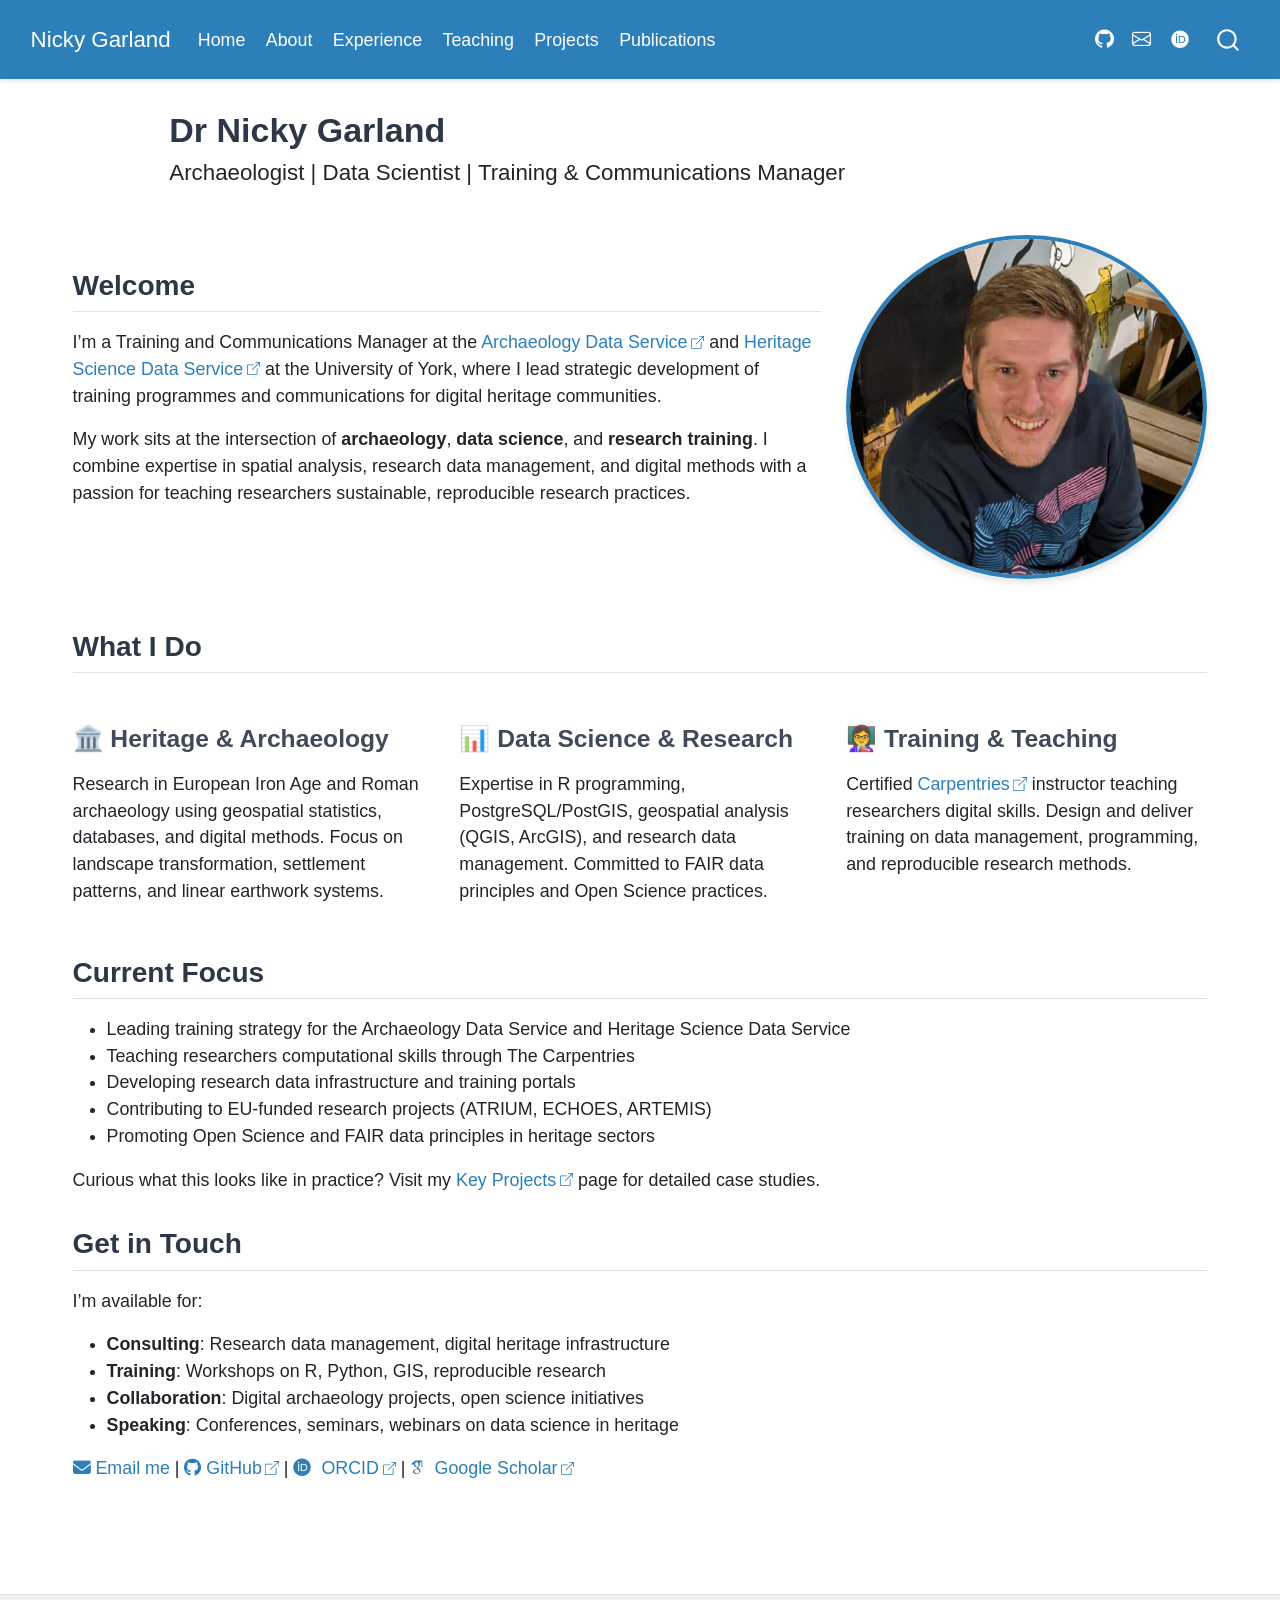
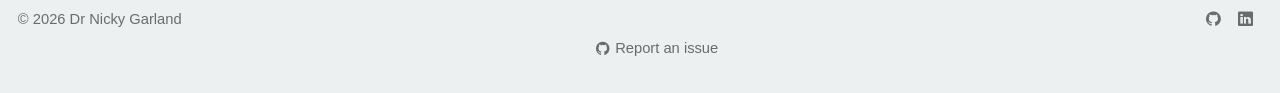
==== commit e57a23c6: "New rendered version 090926" ====
--- a/docs/index.html
+++ b/docs/index.html
@@ -2,13 +2,16 @@
 <html xmlns="http://www.w3.org/1999/xhtml" lang="en" xml:lang="en"><head>
 
 <meta charset="utf-8">
-<meta name="generator" content="quarto-1.7.31">
+<meta name="generator" content="quarto-1.9.38">
 
 <meta name="viewport" content="width=device-width, initial-scale=1.0, user-scalable=yes">
 
 
 <title>Dr Nicky Garland – Nicky Garland</title>
 <style>
+/* Default styles provided by pandoc.
+** See https://pandoc.org/MANUAL.html#variables-for-html for config info.
+*/
 code{white-space: pre-wrap;}
 span.smallcaps{font-variant: small-caps;}
 div.columns{display: flex; gap: min(4vw, 1.5em);}
@@ -36,10 +39,10 @@
 <script src="site_libs/quarto-html/tippy.umd.min.js"></script>
 <script src="site_libs/quarto-html/anchor.min.js"></script>
 <link href="site_libs/quarto-html/tippy.css" rel="stylesheet">
-<link href="site_libs/quarto-html/quarto-syntax-highlighting-e1a5c8363afafaef2c763b6775fbf3ca.css" rel="stylesheet" id="quarto-text-highlighting-styles">
+<link href="site_libs/quarto-html/quarto-syntax-highlighting-15634bcf2e68342d4ad2dfa704d543f6.css" rel="stylesheet" id="quarto-text-highlighting-styles">
 <script src="site_libs/bootstrap/bootstrap.min.js"></script>
 <link href="site_libs/bootstrap/bootstrap-icons.css" rel="stylesheet">
-<link href="site_libs/bootstrap/bootstrap-eb2ae6ccbb9cfe80b5444b3b9205e889.min.css" rel="stylesheet" append-hash="true" id="quarto-bootstrap" data-mode="light">
+<link href="site_libs/bootstrap/bootstrap-9d0a61f74edd3cb6d6b4d877b384bec7.min.css" rel="stylesheet" append-hash="true" id="quarto-bootstrap" data-mode="light">
 <link href="site_libs/quarto-contrib/fontawesome6-6.7.2/all.min.css" rel="stylesheet">
 <link href="site_libs/quarto-contrib/fontawesome6-6.7.2/latex-fontsize.css" rel="stylesheet">
 <link href="site_libs/quarto-contrib/academicons-1.9.4/all.css" rel="stylesheet">
@@ -108,6 +111,10 @@
   <li class="nav-item">
     <a class="nav-link" href="./teaching.html"> 
 <span class="menu-text">Teaching</span></a>
+  </li>  
+  <li class="nav-item">
+    <a class="nav-link" href="./projects.html"> 
+<span class="menu-text">Projects</span></a>
   </li>  
   <li class="nav-item">
     <a class="nav-link" href="./publications.html"> 
@@ -203,6 +210,7 @@
 <li>Contributing to EU-funded research projects (ATRIUM, ECHOES, ARTEMIS)</li>
 <li>Promoting Open Science and FAIR data principles in heritage sectors</li>
 </ul>
+<p>Curious what this looks like in practice? Visit my <a href="./projects.html">Key Projects</a> page for detailed case studies.</p>
 </section>
 <section id="get-in-touch" class="level2">
 <h2 class="anchored" data-anchor-id="get-in-touch">Get in Touch</h2>
@@ -271,13 +279,14 @@
       e.clearSelection();
     }
     const getTextToCopy = function(trigger) {
-        const codeEl = trigger.previousElementSibling.cloneNode(true);
-        for (const childEl of codeEl.children) {
-          if (isCodeAnnotation(childEl)) {
-            childEl.remove();
-          }
-        }
-        return codeEl.innerText;
+      const outerScaffold = trigger.parentElement.cloneNode(true);
+      const codeEl = outerScaffold.querySelector('code');
+      for (const childEl of codeEl.children) {
+        if (isCodeAnnotation(childEl)) {
+          childEl.remove();
+        }
+      }
+      return codeEl.innerText;
     }
     const clipboard = new window.ClipboardJS('.code-copy-button:not([data-in-quarto-modal])', {
       text: getTextToCopy
--- a/docs/site_libs/quarto-html/quarto-syntax-highlighting-15634bcf2e68342d4ad2dfa704d543f6.css
+++ b/docs/site_libs/quarto-html/quarto-syntax-highlighting-15634bcf2e68342d4ad2dfa704d543f6.css
@@ -0,0 +1,236 @@
+/* quarto syntax highlight colors */
+:root {
+  --quarto-hl-ot-color: #003B4F;
+  --quarto-hl-at-color: #657422;
+  --quarto-hl-ss-color: #20794D;
+  --quarto-hl-an-color: #5E5E5E;
+  --quarto-hl-fu-color: #4758AB;
+  --quarto-hl-st-color: #20794D;
+  --quarto-hl-cf-color: #003B4F;
+  --quarto-hl-op-color: #5E5E5E;
+  --quarto-hl-er-color: #AD0000;
+  --quarto-hl-bn-color: #AD0000;
+  --quarto-hl-al-color: #AD0000;
+  --quarto-hl-va-color: #111111;
+  --quarto-hl-bu-color: inherit;
+  --quarto-hl-ex-color: inherit;
+  --quarto-hl-pp-color: #AD0000;
+  --quarto-hl-in-color: #5E5E5E;
+  --quarto-hl-vs-color: #20794D;
+  --quarto-hl-wa-color: #5E5E5E;
+  --quarto-hl-do-color: #5E5E5E;
+  --quarto-hl-im-color: #00769E;
+  --quarto-hl-ch-color: #20794D;
+  --quarto-hl-dt-color: #AD0000;
+  --quarto-hl-fl-color: #AD0000;
+  --quarto-hl-co-color: #5E5E5E;
+  --quarto-hl-cv-color: #5E5E5E;
+  --quarto-hl-cn-color: #8f5902;
+  --quarto-hl-sc-color: #5E5E5E;
+  --quarto-hl-dv-color: #AD0000;
+  --quarto-hl-kw-color: #003B4F;
+}
+
+/* other quarto variables */
+:root {
+  --quarto-font-monospace: SFMono-Regular, Menlo, Monaco, Consolas, "Liberation Mono", "Courier New", monospace;
+}
+
+/* syntax highlight based on Pandoc's rules */
+pre > code.sourceCode > span {
+  color: #003B4F;
+}
+
+code.sourceCode > span {
+  color: #003B4F;
+}
+
+div.sourceCode,
+div.sourceCode pre.sourceCode {
+  color: #003B4F;
+}
+
+/* Normal */
+code span {
+  color: #003B4F;
+}
+
+/* Alert */
+code span.al {
+  color: #AD0000;
+  font-style: inherit;
+}
+
+/* Annotation */
+code span.an {
+  color: #5E5E5E;
+  font-style: inherit;
+}
+
+/* Attribute */
+code span.at {
+  color: #657422;
+  font-style: inherit;
+}
+
+/* BaseN */
+code span.bn {
+  color: #AD0000;
+  font-style: inherit;
+}
+
+/* BuiltIn */
+code span.bu {
+  font-style: inherit;
+}
+
+/* ControlFlow */
+code span.cf {
+  color: #003B4F;
+  font-weight: bold;
+  font-style: inherit;
+}
+
+/* Char */
+code span.ch {
+  color: #20794D;
+  font-style: inherit;
+}
+
+/* Constant */
+code span.cn {
+  color: #8f5902;
+  font-style: inherit;
+}
+
+/* Comment */
+code span.co {
+  color: #5E5E5E;
+  font-style: inherit;
+}
+
+/* CommentVar */
+code span.cv {
+  color: #5E5E5E;
+  font-style: italic;
+}
+
+/* Documentation */
+code span.do {
+  color: #5E5E5E;
+  font-style: italic;
+}
+
+/* DataType */
+code span.dt {
+  color: #AD0000;
+  font-style: inherit;
+}
+
+/* DecVal */
+code span.dv {
+  color: #AD0000;
+  font-style: inherit;
+}
+
+/* Error */
+code span.er {
+  color: #AD0000;
+  font-style: inherit;
+}
+
+/* Extension */
+code span.ex {
+  font-style: inherit;
+}
+
+/* Float */
+code span.fl {
+  color: #AD0000;
+  font-style: inherit;
+}
+
+/* Function */
+code span.fu {
+  color: #4758AB;
+  font-style: inherit;
+}
+
+/* Import */
+code span.im {
+  color: #00769E;
+  font-style: inherit;
+}
+
+/* Information */
+code span.in {
+  color: #5E5E5E;
+  font-style: inherit;
+}
+
+/* Keyword */
+code span.kw {
+  color: #003B4F;
+  font-weight: bold;
+  font-style: inherit;
+}
+
+/* Operator */
+code span.op {
+  color: #5E5E5E;
+  font-style: inherit;
+}
+
+/* Other */
+code span.ot {
+  color: #003B4F;
+  font-style: inherit;
+}
+
+/* Preprocessor */
+code span.pp {
+  color: #AD0000;
+  font-style: inherit;
+}
+
+/* SpecialChar */
+code span.sc {
+  color: #5E5E5E;
+  font-style: inherit;
+}
+
+/* SpecialString */
+code span.ss {
+  color: #20794D;
+  font-style: inherit;
+}
+
+/* String */
+code span.st {
+  color: #20794D;
+  font-style: inherit;
+}
+
+/* Variable */
+code span.va {
+  color: #111111;
+  font-style: inherit;
+}
+
+/* VerbatimString */
+code span.vs {
+  color: #20794D;
+  font-style: inherit;
+}
+
+/* Warning */
+code span.wa {
+  color: #5E5E5E;
+  font-style: italic;
+}
+
+.prevent-inlining {
+  content: "</";
+}
+
+/*# sourceMappingURL=f23921c56f73e400b49028c9186a1aa0.css.map */
